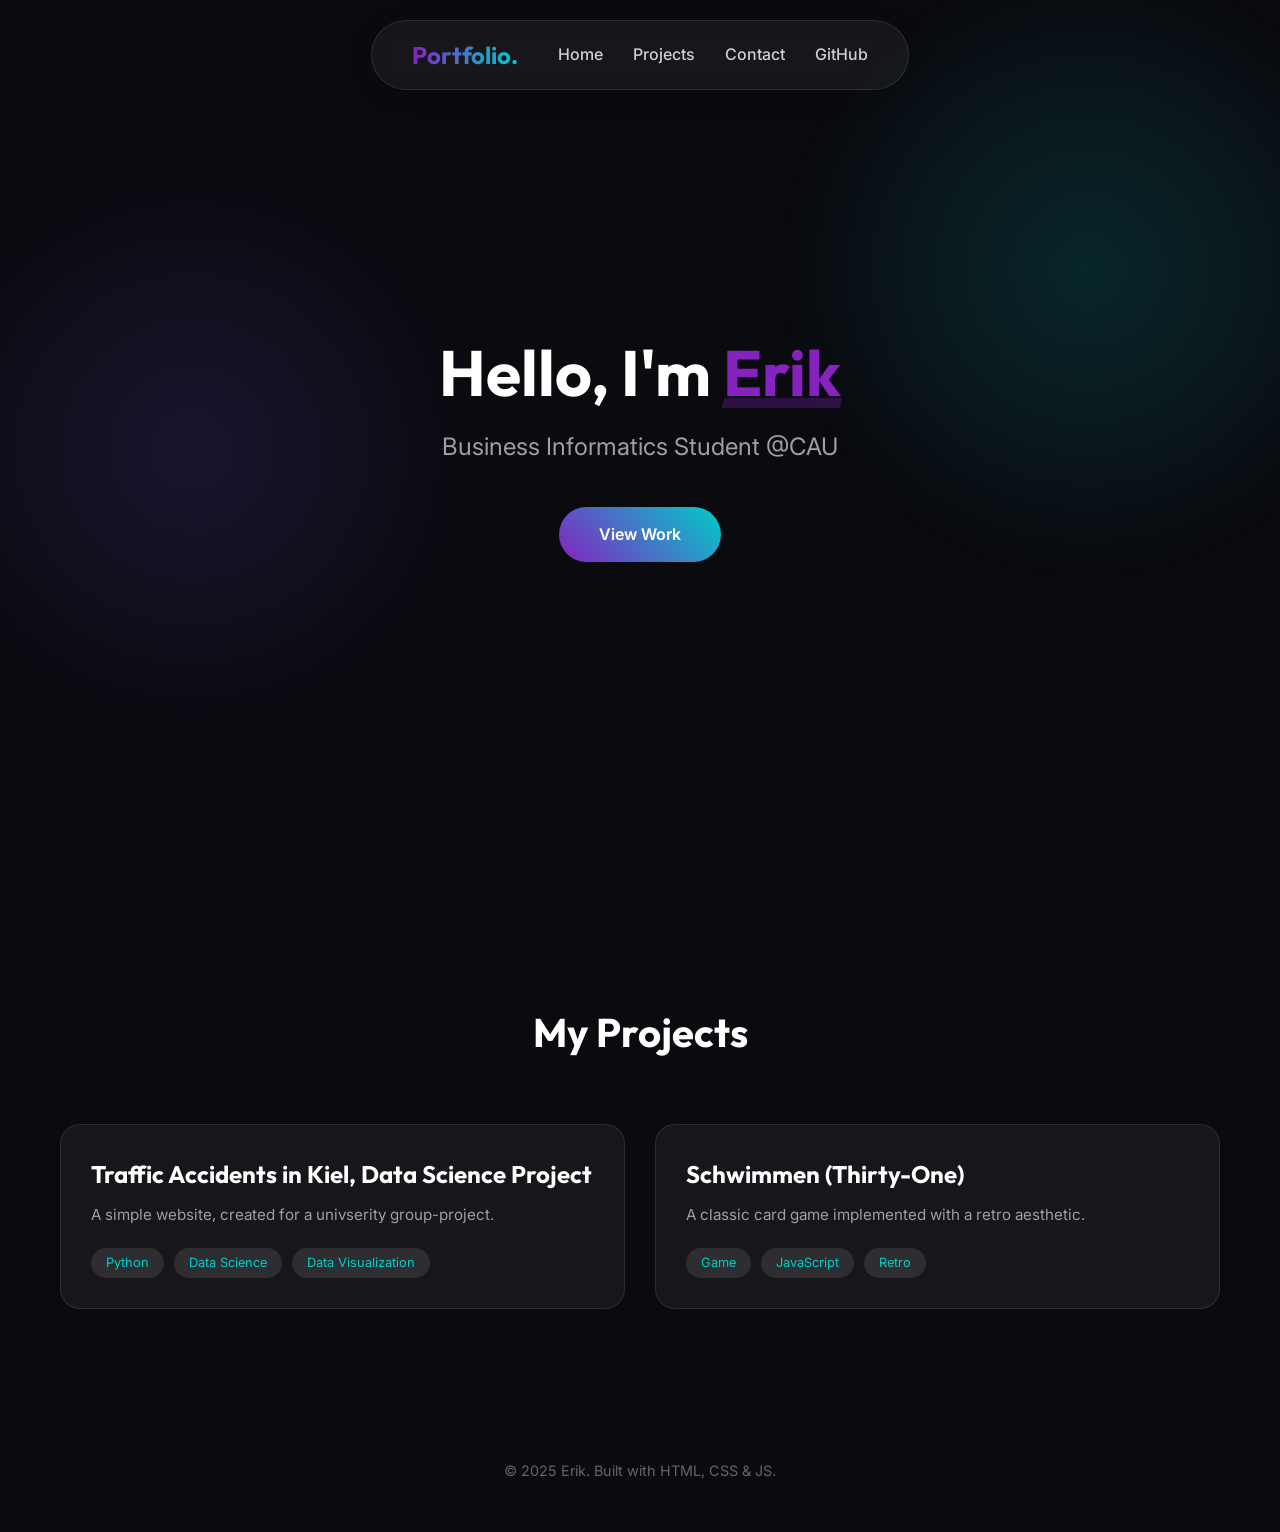
==== index.html @ 47616ca8 "a portfolio to keep track of my personal website" ====
<!DOCTYPE html>
<html lang="en">

<head>
    <meta charset="UTF-8">
    <meta name="viewport" content="width=device-width, initial-scale=1.0">
    <title>My Portfolio</title>
    <link rel="preconnect" href="https://fonts.googleapis.com">
    <link rel="preconnect" href="https://fonts.gstatic.com" crossorigin>
    <link
        href="https://fonts.googleapis.com/css2?family=Inter:wght@300;400;600;800&family=Outfit:wght@300;500;700&display=swap"
        rel="stylesheet">
    <link rel="stylesheet" href="style.css">
</head>

<body>
    <div class="background-gradient"></div>

    <header>
        <nav class="glass-panel">
            <div class="logo">Portfolio.</div>
            <ul class="nav-links">
                <li><a href="#home">Home</a></li>
                <li><a href="#projects">Projects</a></li>
                <li><a href="#contact">Contact</a></li>
                <li><a href="https://github.com/Tsukoro" target="_blank">GitHub</a></li>
            </ul>
        </nav>
    </header>

    <main>
        <section id="home" class="hero-section">
            <div class="hero-content">
                <h1 class="animate-text">Hello, I'm <span class="highlight">Erik</span></h1>
                <p class="subtitle animate-text delay-1">Business Informatics Student @CAU</p>
                <a href="#projects" class="cta-button animate-text delay-2">View Work</a>
            </div>
        </section>

        <section id="projects" class="projects-section">
            <h2 class="section-title">My Projects</h2>
            <div id="projects-grid" class="projects-grid">
            </div>
        </section>
    </main>

    <footer>
        <p>&copy; 2025 Erik. Built with HTML, CSS & JS.</p>
    </footer>

    <script src="projects.js"></script>
    <script src="script.js"></script>
</body>

</html>
---- style.css ----
:root {
    --bg-color: #0a0a0f;
    --text-color: #ffffff;
    --primary-color: #8622c0;
    --secondary-color: #00cec9;
    --accent-color: #fd79a8;
    --glass-bg: rgba(255, 255, 255, 0.05);
    --glass-border: rgba(255, 255, 255, 0.1);
    --font-main: 'Inter', sans-serif;
    --font-heading: 'Outfit', sans-serif;
}

* {
    margin: 0;
    padding: 0;
    box-sizing: border-box;
}

body {
    font-family: var(--font-main);
    background-color: var(--bg-color);
    color: var(--text-color);
    overflow-x: hidden;
    line-height: 1.6;
}

/* Background Gradient Animation */
.background-gradient {
    position: fixed;
    top: 0;
    left: 0;
    width: 100vw;
    height: 100vh;
    background: radial-gradient(circle at 15% 50%, rgba(108, 92, 231, 0.15), transparent 25%),
        radial-gradient(circle at 85% 30%, rgba(0, 206, 201, 0.15), transparent 25%);
    z-index: -1;
    pointer-events: none;
}

/* Navigation */
header {
    position: fixed;
    top: 0;
    width: 100%;
    padding: 20px;
    z-index: 100;
    display: flex;
    justify-content: center;
}

.glass-panel {
    background: var(--glass-bg);
    backdrop-filter: blur(10px);
    -webkit-backdrop-filter: blur(10px);
    border: 1px solid var(--glass-border);
    padding: 15px 40px;
    border-radius: 50px;
    display: flex;
    align-items: center;
    gap: 40px;
    box-shadow: 0 4px 30px rgba(0, 0, 0, 0.1);
}

.logo {
    font-family: var(--font-heading);
    font-weight: 700;
    font-size: 1.5rem;
    background: linear-gradient(to right, var(--primary-color), var(--secondary-color));
    -webkit-background-clip: text;
    -webkit-text-fill-color: transparent;
}

.nav-links {
    list-style: none;
    display: flex;
    gap: 30px;
}

.nav-links a {
    text-decoration: none;
    color: var(--text-color);
    font-weight: 500;
    transition: color 0.3s;
    opacity: 0.8;
}

.nav-links a:hover {
    color: var(--secondary-color);
    opacity: 1;
}

/* Hero Section */
.hero-section {
    height: 100vh;
    display: flex;
    align-items: center;
    justify-content: center;
    text-align: center;
    padding: 20px;
}

.hero-content h1 {
    font-family: var(--font-heading);
    font-size: 4rem;
    margin-bottom: 20px;
    line-height: 1.1;
}

.highlight {
    color: var(--primary-color);
    position: relative;
}

.highlight::after {
    content: '';
    position: absolute;
    bottom: 5px;
    left: 0;
    width: 100%;
    height: 10px;
    background: var(--primary-color);
    opacity: 0.3;
    z-index: -1;
    transform: skewX(-15deg);
}

.subtitle {
    font-size: 1.5rem;
    color: #a0a0a0;
    margin-bottom: 40px;
}

.cta-button {
    display: inline-block;
    padding: 15px 40px;
    background: linear-gradient(45deg, var(--primary-color), var(--secondary-color));
    color: white;
    text-decoration: none;
    border-radius: 30px;
    font-weight: 600;
    transition: transform 0.3s, box-shadow 0.3s;
}

.cta-button:hover {
    transform: translateY(-3px);
    box-shadow: 0 10px 20px rgba(108, 92, 231, 0.4);
}

/* Animations */
.animate-text {
    opacity: 0;
    transform: translateY(20px);
    animation: fadeInUp 0.8s forwards;
}

.delay-1 {
    animation-delay: 0.2s;
}

.delay-2 {
    animation-delay: 0.4s;
}

@keyframes fadeInUp {
    to {
        opacity: 1;
        transform: translateY(0);
    }
}

/* Projects Section */
.projects-section {
    padding: 100px 20px;
    max-width: 1200px;
    margin: 0 auto;
}

.section-title {
    font-family: var(--font-heading);
    font-size: 2.5rem;
    margin-bottom: 60px;
    text-align: center;
}

.projects-grid {
    display: grid;
    grid-template-columns: repeat(auto-fit, minmax(300px, 1fr));
    gap: 30px;
}

.project-card {
    background: var(--glass-bg);
    border: 1px solid var(--glass-border);
    border-radius: 20px;
    padding: 30px;
    transition: transform 0.3s, border-color 0.3s;
    cursor: pointer;
    position: relative;
    overflow: hidden;
}

.project-card:hover {
    transform: translateY(-10px);
    border-color: var(--primary-color);
}

.project-card::before {
    content: '';
    position: absolute;
    top: 0;
    left: 0;
    width: 100%;
    height: 100%;
    background: linear-gradient(45deg, transparent, rgba(255, 255, 255, 0.03), transparent);
    transform: translateX(-100%);
    transition: 0.5s;
}

.project-card:hover::before {
    transform: translateX(100%);
}

.project-title {
    font-family: var(--font-heading);
    font-size: 1.5rem;
    margin-bottom: 10px;
}

.project-desc {
    color: #a0a0a0;
    margin-bottom: 20px;
    font-size: 0.95rem;
}

.project-tags {
    display: flex;
    gap: 10px;
    flex-wrap: wrap;
}

.tag {
    font-size: 0.8rem;
    padding: 5px 15px;
    background: rgba(255, 255, 255, 0.1);
    border-radius: 15px;
    color: var(--secondary-color);
}

/* Footer */
footer {
    text-align: center;
    padding: 50px;
    color: #666;
    font-size: 0.9rem;
}

/* Responsive */
@media (max-width: 768px) {
    .hero-content h1 {
        font-size: 2.5rem;
    }

    .glass-panel {
        padding: 15px 20px;
        gap: 20px;
    }

    .nav-links {
        display: none;
    }

    /* Simple hide for mobile MVP */
}
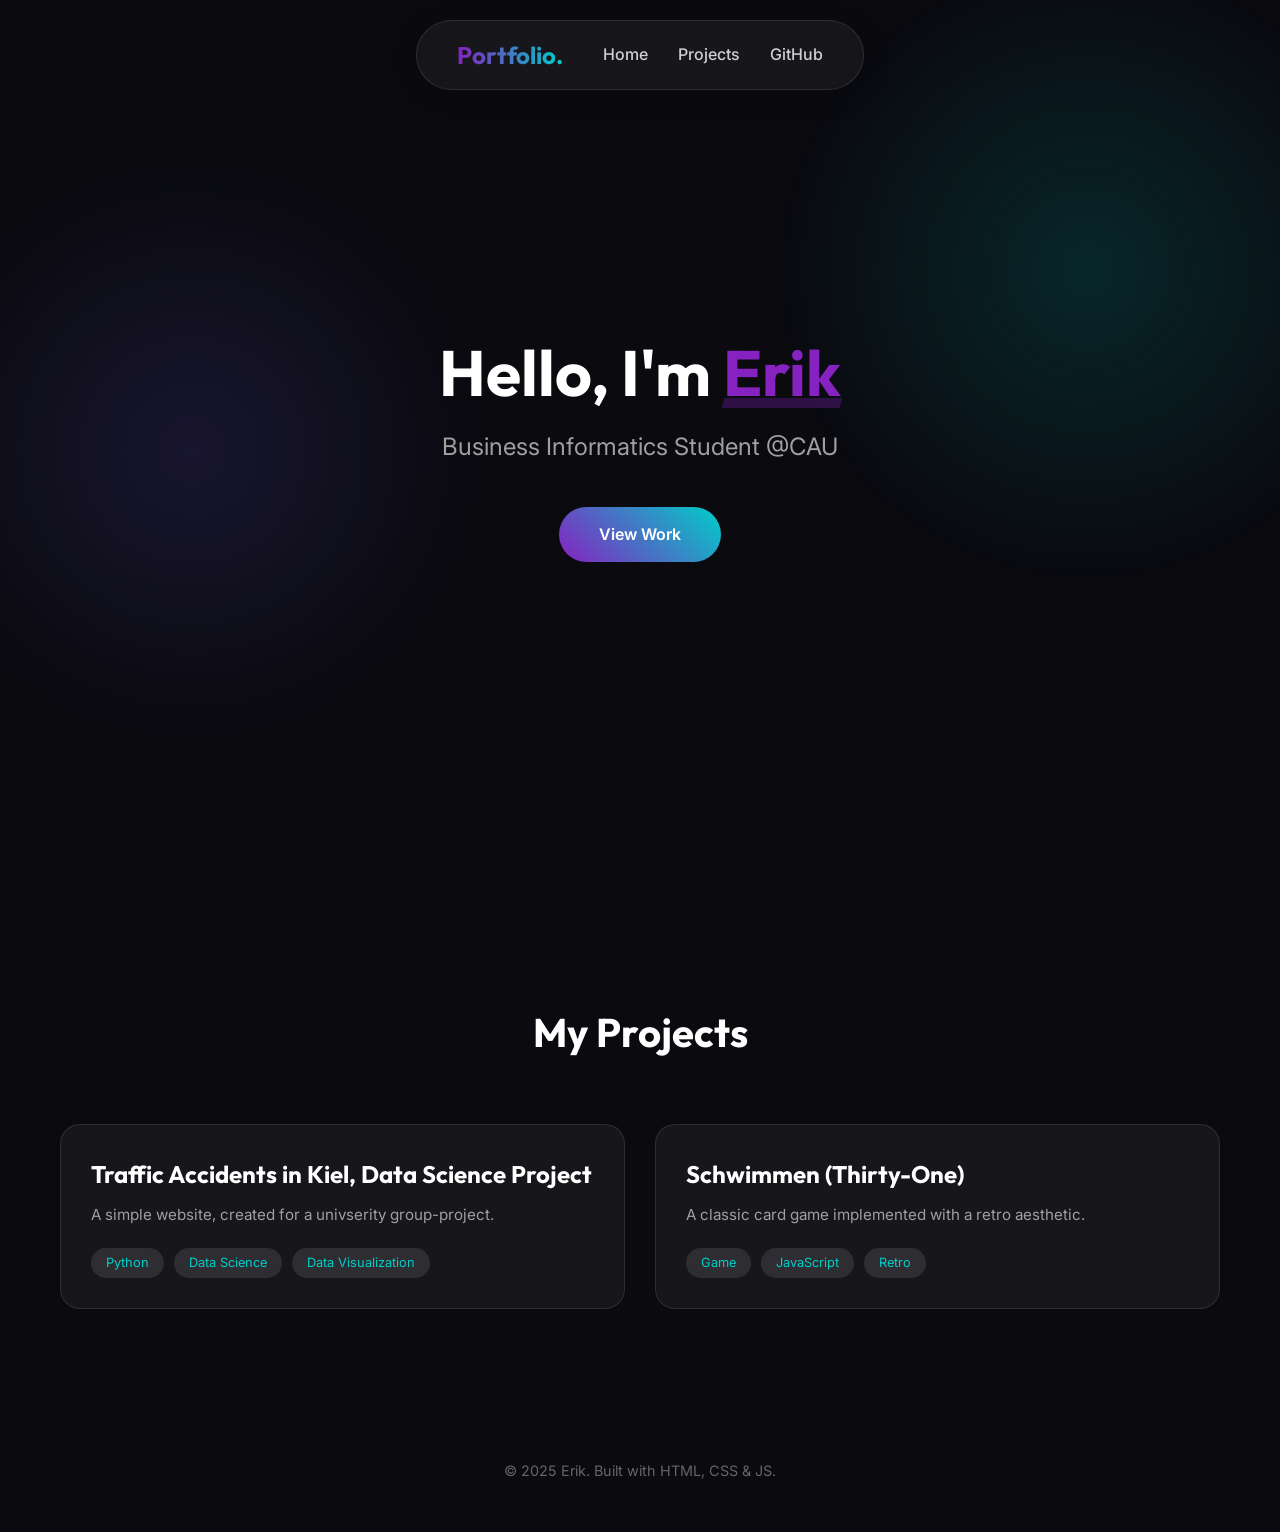
==== commit 9ee1298f: "edited the contact section" ====
--- a/index.html
+++ b/index.html
@@ -22,7 +22,6 @@
             <ul class="nav-links">
                 <li><a href="#home">Home</a></li>
                 <li><a href="#projects">Projects</a></li>
-                <li><a href="#contact">Contact</a></li>
                 <li><a href="https://github.com/Tsukoro" target="_blank">GitHub</a></li>
             </ul>
         </nav>
